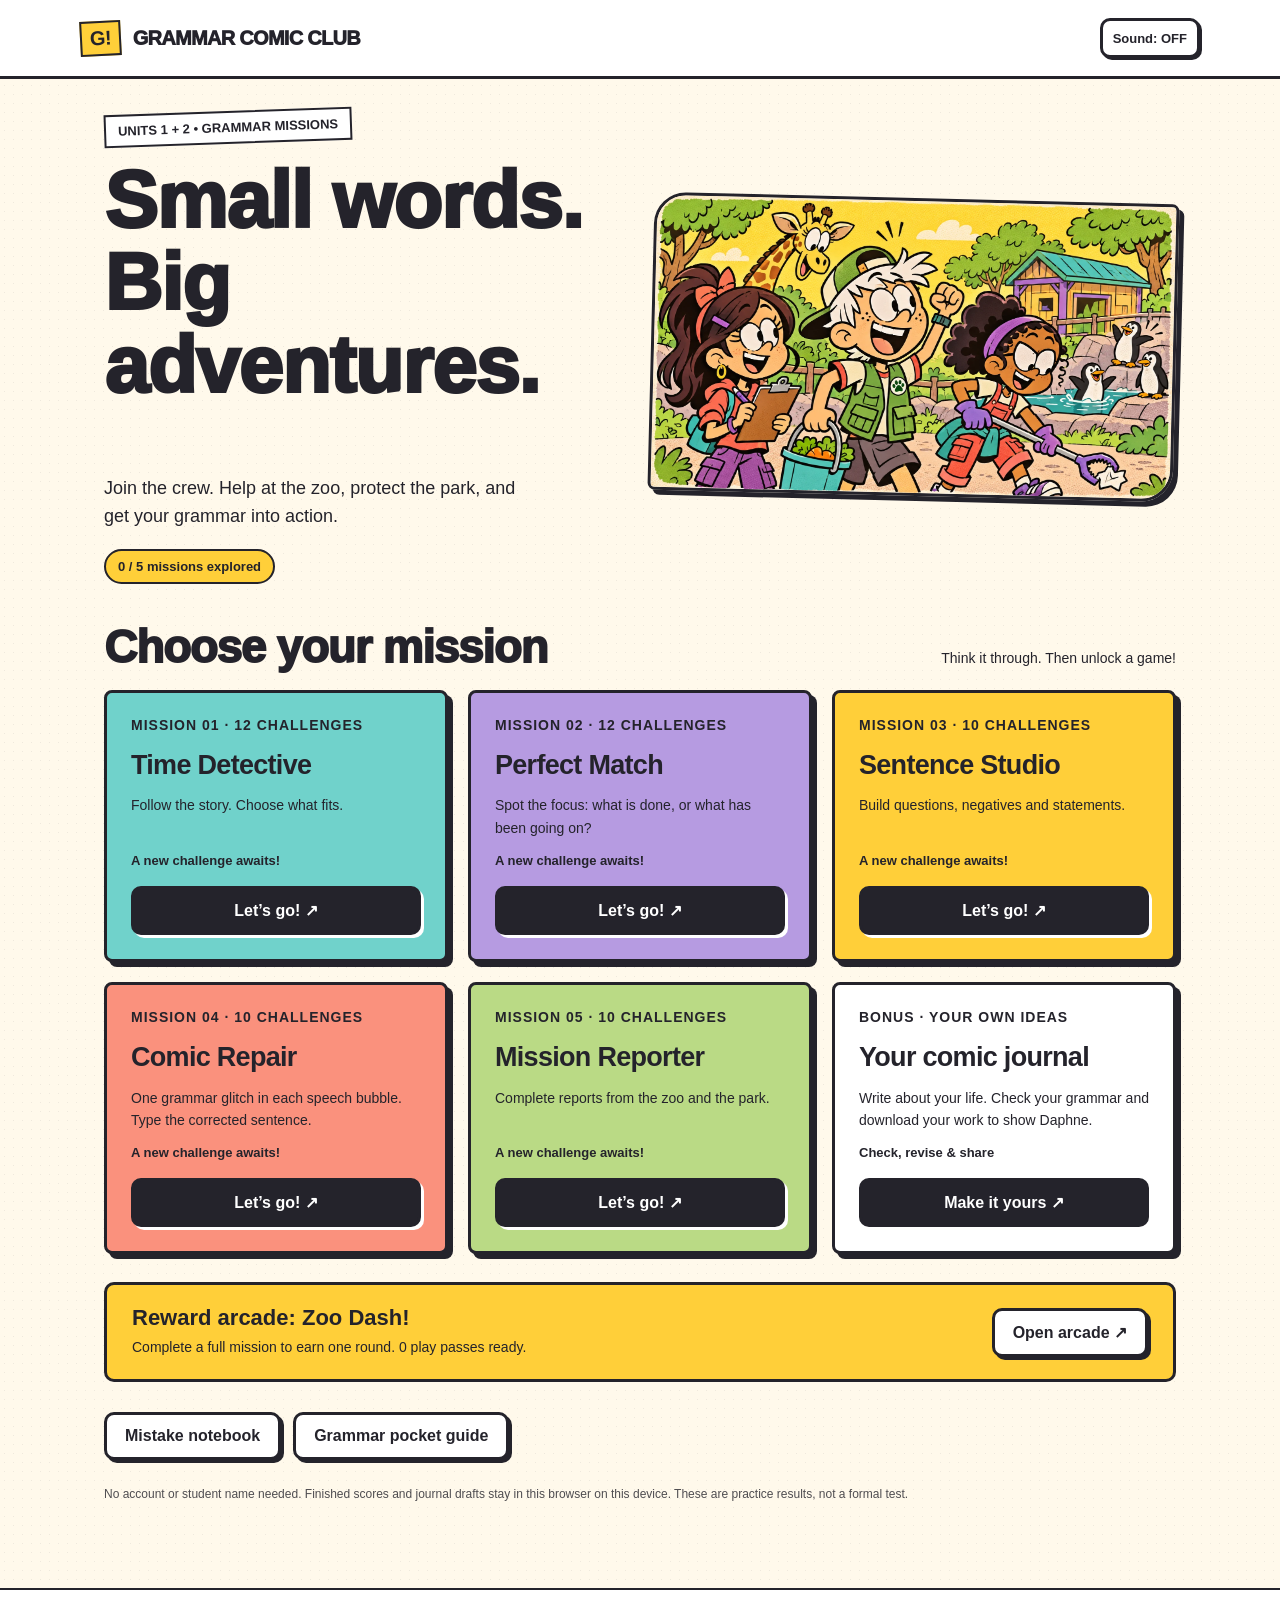
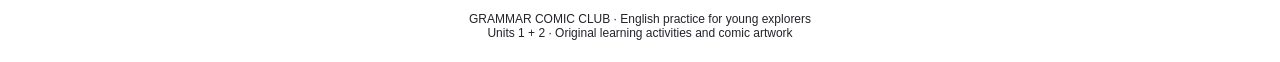
==== grammar-comic-club/index.html @ 866d39f6 "Add Grammar Comic Club with writing corrections and three-level giraffe arcade" ====
<!doctype html><html lang="en"><head><meta charset="utf-8"><meta name="viewport" content="width=device-width,initial-scale=1,viewport-fit=cover"><meta name="theme-color" content="#ffcf39"><meta name="description" content="Comic grammar missions for Units 1 and 2: five tenses, sentence building and writing."><title>Grammar Comic Club</title><link rel="stylesheet" href="style.css"></head><body><header class="topbar"><a class="logo" href="./" id="brand"><b>G!</b> GRAMMAR COMIC CLUB</a><button id="sound" aria-pressed="false">Sound: OFF</button></header><main id="app"></main><footer>GRAMMAR COMIC CLUB · English practice for young explorers<br>Units 1 + 2 · Original learning activities and comic artwork</footer><noscript>Please enable JavaScript to play the grammar games.</noscript><script src="content.js"></script><script src="arcade-engine.js"></script><script src="arcade.js"></script><script src="writing.js"></script><script src="app.js"></script></body></html>
---- grammar-comic-club/style.css ----
:root{--ink:#24232b;--paper:#fff9eb;--yellow:#ffcf39;--teal:#70d2cb;--purple:#b69be1;--coral:#fa917d;--green:#bada85;--line:3px solid var(--ink);--shadow:5px 5px 0 var(--ink)}*{box-sizing:border-box}body{margin:0;background:var(--paper);color:var(--ink);font-family:'Century Gothic','Trebuchet MS',Arial,sans-serif;background-image:radial-gradient(#24232b12 .8px,transparent .8px);background-size:9px 9px}button,input,textarea{font:inherit}button,a,input,textarea{touch-action:manipulation}button{cursor:pointer;border:var(--line);background:white;color:var(--ink);padding:12px 18px;border-radius:10px;font-weight:800;min-height:48px;box-shadow:3px 3px 0 var(--ink);transition:transform .12s,box-shadow .12s}button:hover:not(:disabled){transform:translate(-1px,-2px);box-shadow:4px 5px 0 var(--ink)}button:active:not(:disabled){transform:translate(2px,2px);box-shadow:0 0 0}button:disabled{cursor:default;opacity:.65}button:focus-visible,a:focus-visible,textarea:focus-visible,input:focus-visible{outline:4px solid #4765e8;outline-offset:4px}a{color:inherit}h1,h2,h3,p{margin-top:0}h1,h2{font-weight:1000;letter-spacing:-1.3px;line-height:1.03}h1{font-size:clamp(40px,6.5vw,80px)}h2{font-size:clamp(30px,4vw,46px)}h3{font-size:22px}p{line-height:1.6}small{line-height:1.5}.topbar{padding:18px max(20px,calc((100vw - 1120px)/2));display:flex;align-items:center;justify-content:space-between;gap:14px;background:white;border-bottom:var(--line)}.logo{font-weight:1000;font-size:20px;letter-spacing:-.7px;text-decoration:none}.logo b{display:inline-block;background:var(--yellow);border:2px solid;padding:4px 8px;transform:rotate(-3deg);margin-right:7px}.topbar button{min-height:40px;padding:7px 10px;font-size:13px;box-shadow:2px 2px 0}main{max-width:1120px;margin:auto;padding:32px 24px 72px}.eyebrow{font-size:13px;font-weight:900;letter-spacing:1.5px;text-transform:uppercase;margin-bottom:13px}.hero{display:grid;grid-template-columns:1fr 1.02fr;gap:32px;align-items:center}.hero p{font-size:18px;max-width:440px}.hero-art{width:100%;border:var(--line);border-radius:32px 7px 32px 7px;box-shadow:var(--shadow);transform:rotate(1.4deg)}.tag{display:inline-block;padding:7px 12px;border:2px solid;background:white;font-size:13px;font-weight:900;transform:rotate(-2deg);margin-bottom:16px}.pill{background:var(--yellow);display:inline-block;padding:8px 12px;border:2px solid;border-radius:30px;font-weight:800;font-size:13px}.sectionhead{display:flex;align-items:baseline;gap:18px;justify-content:space-between;margin:40px 0 18px}.sectionhead h2{margin:0}.sectionhead span{font-size:14px}.missions{display:grid;grid-template-columns:repeat(3,1fr);gap:20px}.mission{border:var(--line);border-radius:8px;background:white;padding:24px;box-shadow:var(--shadow);display:flex;flex-direction:column;position:relative}.mission .num{font-size:14px;font-weight:900;margin-bottom:18px;letter-spacing:1px}.mission h3{font-size:27px;line-height:1.1;margin-bottom:14px;letter-spacing:-.7px}.mission p{font-size:14px;flex:1}.mission button{background:var(--ink);color:white;border-color:var(--ink);box-shadow:3px 3px 0 #fff;align-self:flex-start;width:100%}.mission .best{font-size:13px;font-weight:bold;margin:0 0 18px}.teal{background:var(--teal)}.purple{background:var(--purple)}.yellow{background:var(--yellow)}.coral{background:var(--coral)}.green{background:var(--green)}.more{display:flex;gap:12px;flex-wrap:wrap;margin-top:30px}.quiet{font-weight:400;font-size:12px;opacity:.8;margin-top:25px}footer{border-top:2px solid;padding:22px 24px;text-align:center;font-size:12px;background:#fff}.panel{background:white;border:var(--line);padding:30px;border-radius:12px;box-shadow:var(--shadow)}.play{max-width:820px;margin:auto}.playtop{display:flex;align-items:center;justify-content:space-between;gap:15px;margin-bottom:22px}.playtop .back{box-shadow:none;background:transparent;padding:7px 12px;font-size:13px}.progress{height:13px;border:2px solid;border-radius:20px;background:white;overflow:hidden;margin-bottom:26px}.progress div{height:100%;background:var(--teal);transition:width .3s}.prompt{font-size:clamp(22px,3.4vw,31px);font-weight:800;line-height:1.45;margin:18px 0 25px;letter-spacing:-.4px}.options{display:grid;gap:13px}.option{text-align:left;display:flex;align-items:center;gap:13px;font-size:17px;font-weight:600;padding:17px}.option em{display:inline-flex;align-items:center;justify-content:center;border:2px solid;border-radius:50%;font-size:12px;font-style:normal;width:29px;height:29px;flex:none}.correct{background:#d8efbc!important;opacity:1!important}.wrong{background:#ffe0d8!important;opacity:1!important}.feedback{margin-top:24px;padding:18px;border:2px solid;border-radius:10px;background:#f5f0ff;line-height:1.55}.feedback strong{font-size:20px}.feedback .answer{font-weight:800;margin:10px 0;overflow-wrap:anywhere}.feedback button{margin-top:14px;background:var(--yellow);width:100%}.input{width:100%;padding:17px;border:3px solid;border-radius:8px;font-size:20px;min-height:62px;background:#fffefa;resize:vertical}.submit{background:var(--yellow);margin-top:17px;width:100%}.buildslot{min-height:100px;padding:17px;background:#fff9e7;border:2px dashed;border-radius:10px;margin-bottom:20px}.tokens{display:flex;flex-wrap:wrap;gap:10px}.tokens button{font-size:18px;padding:10px 13px;min-height:46px}.buildslot button{background:var(--teal)}.hint{font-size:13px;color:#504b5e;margin-top:13px}.result{text-align:center}.score{font-size:90px;line-height:1;font-weight:1000;letter-spacing:-5px;margin:22px 0}.result h2{margin:15px 0}.result .more{justify-content:center}.skillrow{display:flex;justify-content:space-between;gap:16px;text-align:left;border-bottom:1px solid #ddd;padding:12px 0;font-size:14px}.notebook{display:grid;gap:16px;margin-top:25px}.note{border:2px solid;padding:18px;background:white;border-radius:8px}.note p{margin-bottom:8px}.success{padding:15px;background:#e7f2d6;border:2px solid;border-radius:10px}.writing{display:grid;grid-template-columns:1fr 1fr;gap:20px}.writing article{padding:24px;border:var(--line);border-radius:10px;background:white;box-shadow:var(--shadow)}.writing h3{margin-bottom:12px}.writing textarea{font-size:17px;margin:10px 0;min-height:120px}.checks label{display:block;font-size:13px;margin:12px 0;line-height:1.5}.checks input{width:20px;height:20px;vertical-align:middle;margin-right:8px}.model{font-size:14px;background:#f6f0ff;padding:14px;border:2px solid;margin-top:12px}.rules{display:grid;gap:12px}.rules details{background:white;border:2px solid;border-radius:8px;padding:16px}.rules summary{cursor:pointer;font-size:19px;font-weight:800}.rules p{margin-top:15px;margin-bottom:0}.rules code{font-family:inherit;font-weight:900;background:#fff3bf;padding:3px 5px}.notice{font-size:13px;border:2px solid;padding:12px;background:#fff1c9;margin-bottom:15px}.toast{position:fixed;bottom:20px;left:50%;transform:translateX(-50%);background:var(--ink);color:white;padding:14px 24px;border-radius:10px;z-index:50;max-width:90vw;text-align:center}.hidden{display:none!important}.confetti{animation:pop .5s}@keyframes pop{0%{transform:scale(.94)}70%{transform:scale(1.04)}100%{transform:scale(1)}}@media(max-width:800px){.hero{grid-template-columns:1fr;gap:25px}.hero-art{max-height:340px;object-fit:cover}.hero h1{max-width:540px}.missions{grid-template-columns:1fr 1fr}.writing{grid-template-columns:1fr}.hero p{max-width:none}}@media(max-width:500px){main{padding:23px 17px 60px}.topbar{padding:12px 17px}.logo{font-size:16px}.logo b{margin-right:3px}.missions{grid-template-columns:1fr;gap:18px}.mission{padding:22px}.mission h3{font-size:27px}.sectionhead{display:block}.sectionhead span{display:block;margin-top:12px}.hero h1{font-size:47px}.hero p{font-size:16px}.panel{padding:20px 17px}.prompt{font-size:23px}.option{font-size:16px;padding:14px 12px}.playtop{font-size:13px}.score{font-size:76px}.more>*{flex:1}.tokens button{font-size:16px}.writing article{padding:20px}.topbar button{font-size:11px;padding:7px}.hero-art{border-radius:20px 5px 20px 5px}}@media(prefers-reduced-motion:reduce){*{animation:none!important;transition:none!important}}
.arcade{max-width:1000px;margin:auto}.arcadehero{display:grid;grid-template-columns:1.25fr .75fr;gap:35px;align-items:center;margin:30px 0}.arcadehero h1{font-size:clamp(60px,10vw,110px);margin-bottom:17px;transform:rotate(-2deg);text-shadow:3px 3px 0 var(--yellow)}.arcadehero .lead{font-size:23px;font-weight:800;line-height:1.3}.arcadehero p{max-width:570px}.arcaderules{font-size:15px;background:white;border:2px solid;border-radius:12px;padding:18px 22px;margin-bottom:22px}.arcaderules p:last-child{margin-bottom:0}.arcadestart{font-size:22px;width:100%}.arcadeposter{background:var(--teal);border:3px solid;border-radius:100px 20px 30px 30px;box-shadow:7px 7px 0 var(--ink);transform:rotate(3deg);padding:30px 16px;text-align:center;background-image:radial-gradient(#fff5 2px,transparent 2px);background-size:15px 15px}.arcadeposter img{width:100%;max-height:270px;object-fit:contain;filter:drop-shadow(4px 6px 0 #24232b44)}.record{font-size:13px;letter-spacing:1px;font-weight:900}.record strong{font-size:45px;letter-spacing:-2px;display:block}.gamehud{display:flex;justify-content:space-between;gap:10px;font-weight:900;font-size:15px;background:var(--yellow);border:3px solid;border-radius:12px 12px 0 0;padding:14px 19px}.gamehud b{font-size:21px}#gamehearts{color:#b82e49;font-size:23px;letter-spacing:2px}.gameframe{border:3px solid;border-top:0;position:relative;overflow:hidden;background:var(--teal);border-radius:0 0 12px 12px;box-shadow:var(--shadow)}#gamecanvas{display:block;width:100%;aspect-ratio:960/500;touch-action:none;outline-offset:-5px!important}.gameoverlay{position:absolute;inset:0;background:#fffaefc9;display:flex;align-items:center;justify-content:center;padding:24px;text-align:center;backdrop-filter:blur(3px)}.gameoverlay>div{max-width:560px}.gameoverlay h2{font-size:clamp(30px,5vw,54px);margin:5px 0 15px}.gameoverlay p{margin-bottom:14px;font-size:17px;line-height:1.5}.gameoverlay button{font-size:17px}.jumpbutton{width:100%;margin-top:20px;font-size:29px;padding:16px;touch-action:none;user-select:none;-webkit-user-select:none}.jumpbutton span{display:block;font-size:12px;font-weight:600;margin-top:5px}.rewardunlock{border:3px solid;background:var(--teal);border-radius:10px;padding:18px 22px;margin:24px 0;text-align:center;box-shadow:3px 3px 0}.rewardunlock h3{margin-bottom:8px}.rewardunlock p{font-size:14px;margin-bottom:14px}.rewardunlock button{width:100%;background:var(--yellow);font-size:20px}.rewardentry{background:var(--yellow);margin:28px 0;padding:20px 25px;border:3px solid;border-radius:10px;display:flex;justify-content:space-between;gap:15px;align-items:center}.rewardentry h3{margin:0 0 5px}.rewardentry p{margin:0;font-size:14px}.rewardentry button{white-space:nowrap}.sr-only{position:absolute;width:1px;height:1px;overflow:hidden;clip:rect(0,0,0,0)}@media(max-width:600px){.arcadehero{grid-template-columns:1fr;gap:24px}.arcadeposter{max-width:280px;margin:10px auto;order:-1;padding:15px;transform:rotate(2deg)}.arcadeposter img{max-height:150px}.record strong{font-size:33px}.arcadehero h1{font-size:72px}.arcadehero .lead{font-size:20px}.gamehud{padding:10px 9px;font-size:10px;gap:6px}.gamehud b{font-size:17px}#gamehearts{font-size:17px;letter-spacing:0}#gamecanvas{aspect-ratio:4/3}.gameoverlay{padding:15px}.gameoverlay p{font-size:13px;margin-bottom:10px}.gameoverlay .tag{font-size:11px;margin-bottom:8px}.gameoverlay button{font-size:14px;padding:9px 13px}.gameoverlay h2{font-size:34px;margin-bottom:8px}.gameoverlay .more{gap:8px;margin-top:13px}.gameoverlay .tiny{font-size:10px;margin-top:12px}.rewardentry{display:block;padding:18px}.rewardentry button{width:100%;margin-top:14px}.arcadehero .hint{font-size:12px}}
.writingprivacy{background:#fff2c7;border:2px solid;border-radius:10px;padding:18px 22px;margin:20px 0 28px;font-size:13px;line-height:1.6}.writingprivacy p{margin:9px 0 0;font-size:13px}.checkwriting{width:100%;margin:5px 0 15px;font-size:16px}.writingfeedback h4{font-size:18px;margin:12px 0}.writingissue{padding:13px 15px;border-left:4px solid var(--purple);background:#f6f0ff;margin:12px 0;font-size:14px}.writingissue p{margin:8px 0 0;line-height:1.5}.suggestedwriting{background:#e8f4d9;border:2px solid;border-radius:7px;padding:14px;margin:15px 0;font-size:15px;overflow-wrap:anywhere}.suggestedwriting p{margin:8px 0 0;white-space:pre-wrap}.writingfeedback .success p{font-size:13px;margin:8px 0 0}.writingreport{margin-top:28px}.writingreport p{font-size:14px}.writingreport textarea{font-size:14px;line-height:1.6}
.arcadelevels{display:grid;gap:9px;margin:20px 0;font-size:14px;font-weight:800}.arcadelevels span{display:flex;align-items:center;gap:10px}.arcadelevels b{background:var(--yellow);border:2px solid;border-radius:50%;width:29px;height:29px;text-align:center;line-height:25px}.levelhud{display:flex;justify-content:space-between;gap:12px;font-size:13px;margin:20px 0 10px}.levelhud span{font-size:12px}.levelprogress{height:8px;border:2px solid;border-radius:8px;overflow:hidden;background:white;margin-bottom:13px}.levelprogress div{width:0;height:100%;background:var(--purple)}@media(max-width:600px){.levelhud{display:block;font-size:13px}.levelhud span{display:block;margin-top:7px}.arcadelevels{font-size:13px}}
.requiredtense{display:inline-block;border:2px solid;border-radius:7px;padding:8px 12px;background:#fff1ba;font-size:14px;line-height:1.4;margin:0 0 5px}.requiredtense b{font-weight:900}
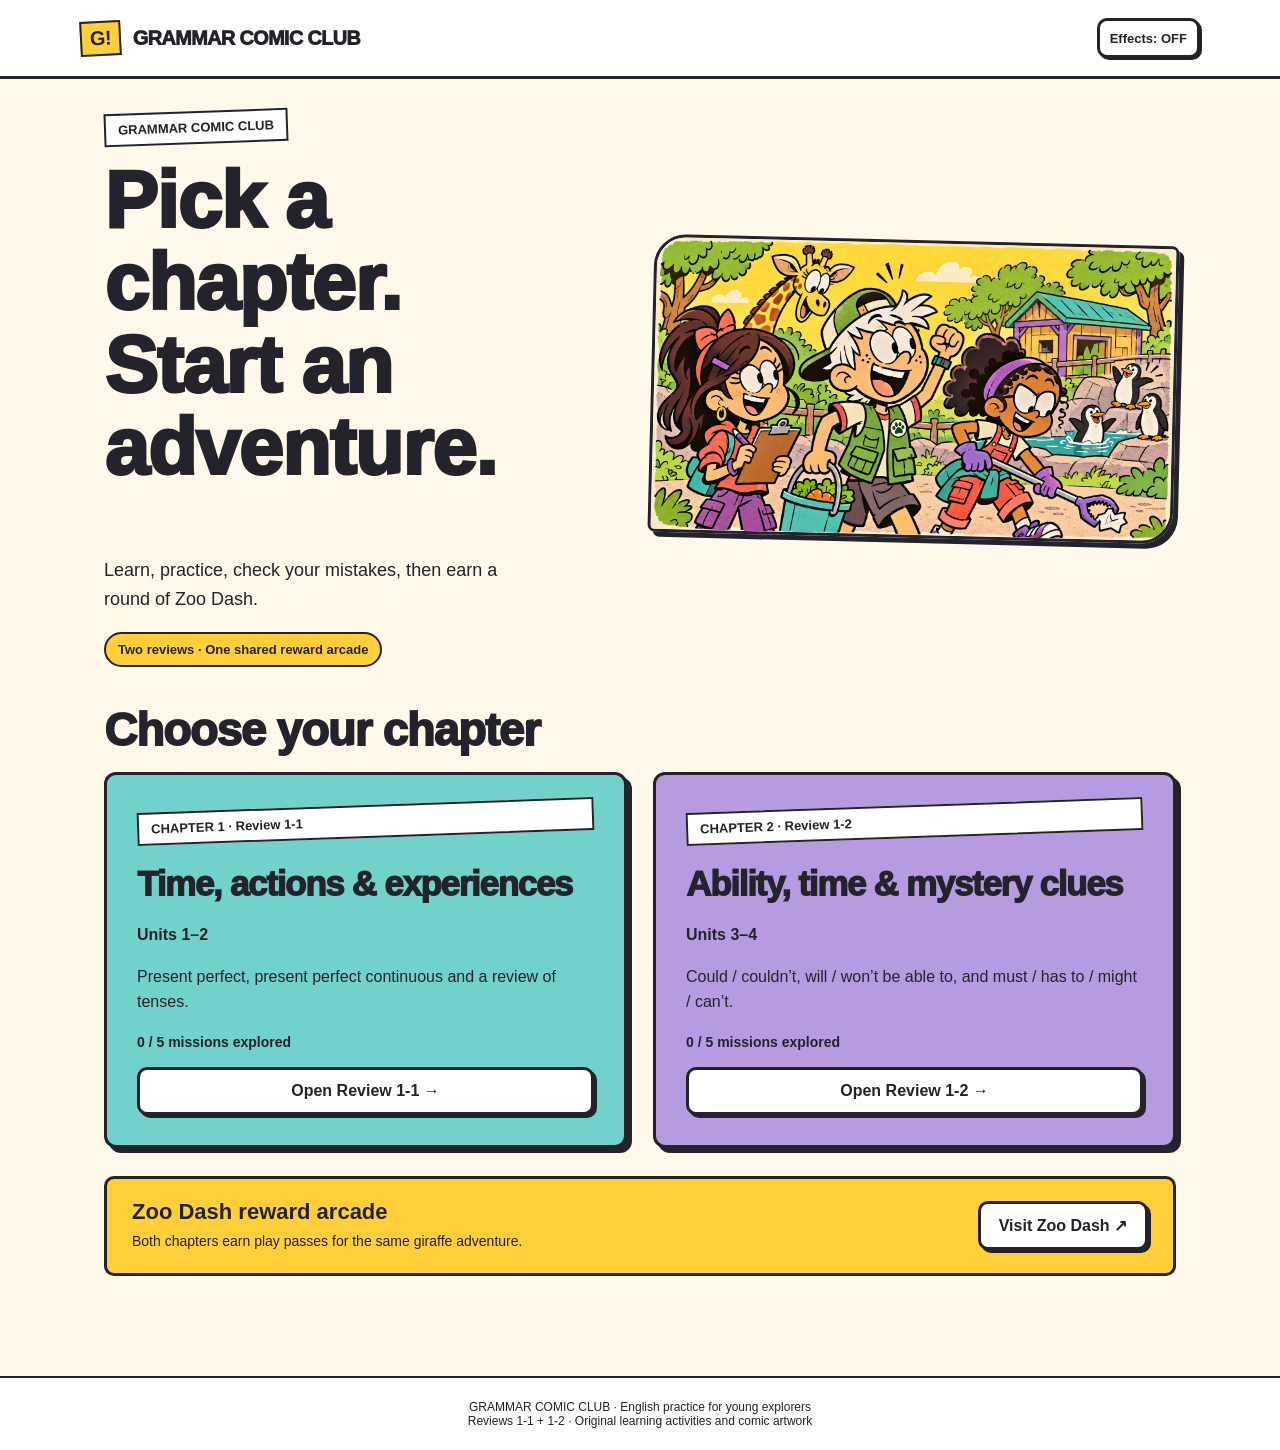
==== commit 5da0f1c5: "Add Chapter 2, grammar wrap-ups, comic stories and mission-gated Zoo Dash rounds with music" ====
--- a/grammar-comic-club/index.html
+++ b/grammar-comic-club/index.html
@@ -1 +1 @@
-<!doctype html><html lang="en"><head><meta charset="utf-8"><meta name="viewport" content="width=device-width,initial-scale=1,viewport-fit=cover"><meta name="theme-color" content="#ffcf39"><meta name="description" content="Comic grammar missions for Units 1 and 2: five tenses, sentence building and writing."><title>Grammar Comic Club</title><link rel="stylesheet" href="style.css"></head><body><header class="topbar"><a class="logo" href="./" id="brand"><b>G!</b> GRAMMAR COMIC CLUB</a><button id="sound" aria-pressed="false">Sound: OFF</button></header><main id="app"></main><footer>GRAMMAR COMIC CLUB · English practice for young explorers<br>Units 1 + 2 · Original learning activities and comic artwork</footer><noscript>Please enable JavaScript to play the grammar games.</noscript><script src="content.js"></script><script src="arcade-engine.js"></script><script src="arcade.js"></script><script src="writing.js"></script><script src="app.js"></script></body></html>
+<!doctype html><html lang="en"><head><meta charset="utf-8"><meta name="viewport" content="width=device-width,initial-scale=1,viewport-fit=cover"><meta name="theme-color" content="#ffcf39"><meta name="description" content="Grammar missions for Review 1-1 and Review 1-2: tenses, ability, certainty, sentence building and writing."><title>Grammar Comic Club</title><link rel="stylesheet" href="style.css"></head><body><header class="topbar"><a class="logo" href="./" id="brand"><b>G!</b> GRAMMAR COMIC CLUB</a><button id="sound" aria-pressed="false">Effects: OFF</button></header><main id="app"></main><footer>GRAMMAR COMIC CLUB · English practice for young explorers<br>Reviews 1-1 + 1-2 · Original learning activities and comic artwork</footer><noscript>Please enable JavaScript to play the grammar games.</noscript><script src="content.js"></script><script src="chapter2.js"></script><script src="chapters.js"></script><script src="arcade-engine.js"></script><script src="music.js"></script><script src="arcade.js"></script><script src="writing.js"></script><script src="comic.js"></script><script src="feedback.js"></script><script src="app.js"></script></body></html>
--- a/grammar-comic-club/style.css
+++ b/grammar-comic-club/style.css
@@ -3,3 +3,11 @@
 .writingprivacy{background:#fff2c7;border:2px solid;border-radius:10px;padding:18px 22px;margin:20px 0 28px;font-size:13px;line-height:1.6}.writingprivacy p{margin:9px 0 0;font-size:13px}.checkwriting{width:100%;margin:5px 0 15px;font-size:16px}.writingfeedback h4{font-size:18px;margin:12px 0}.writingissue{padding:13px 15px;border-left:4px solid var(--purple);background:#f6f0ff;margin:12px 0;font-size:14px}.writingissue p{margin:8px 0 0;line-height:1.5}.suggestedwriting{background:#e8f4d9;border:2px solid;border-radius:7px;padding:14px;margin:15px 0;font-size:15px;overflow-wrap:anywhere}.suggestedwriting p{margin:8px 0 0;white-space:pre-wrap}.writingfeedback .success p{font-size:13px;margin:8px 0 0}.writingreport{margin-top:28px}.writingreport p{font-size:14px}.writingreport textarea{font-size:14px;line-height:1.6}
 .arcadelevels{display:grid;gap:9px;margin:20px 0;font-size:14px;font-weight:800}.arcadelevels span{display:flex;align-items:center;gap:10px}.arcadelevels b{background:var(--yellow);border:2px solid;border-radius:50%;width:29px;height:29px;text-align:center;line-height:25px}.levelhud{display:flex;justify-content:space-between;gap:12px;font-size:13px;margin:20px 0 10px}.levelhud span{font-size:12px}.levelprogress{height:8px;border:2px solid;border-radius:8px;overflow:hidden;background:white;margin-bottom:13px}.levelprogress div{width:0;height:100%;background:var(--purple)}@media(max-width:600px){.levelhud{display:block;font-size:13px}.levelhud span{display:block;margin-top:7px}.arcadelevels{font-size:13px}}
 .requiredtense{display:inline-block;border:2px solid;border-radius:7px;padding:8px 12px;background:#fff1ba;font-size:14px;line-height:1.4;margin:0 0 5px}.requiredtense b{font-weight:900}
+
+.arcadeactions{display:flex;gap:9px;align-items:center}.music-toggle{font-size:12px;padding:8px 11px;min-height:40px;background:#e9def9}.arcadeactions #pausegame{font-size:13px;padding:8px 11px;min-height:40px}@media(max-width:500px){.arcadeactions{gap:7px}.arcadeactions button{font-size:11px!important;padding:7px 9px!important}.playtop:has(.arcadeactions){gap:8px}.playtop:has(.arcadeactions)>b{font-size:12px}}
+
+.missionwrapup{text-align:left;margin:28px 0;padding:22px;background:#fff9eb;border:3px solid;border-radius:12px}.missionwrapup h3{font-size:27px;margin-bottom:12px}.missionwrapup h4{font-size:18px;margin:24px 0 13px}.missionwrapup>p{font-size:15px}.reviewpoint{border-left:5px solid var(--teal);background:white;padding:14px 16px;margin:13px 0}.reviewpoint p{font-size:14px;line-height:1.6;margin:8px 0 0}.answerreview details{background:white;border:2px solid;border-radius:8px;margin:10px 0;padding:13px 15px}.answerreview summary{font-size:15px;font-weight:900;cursor:pointer}.answerreview p{font-size:14px;line-height:1.6;margin:12px 0 0}.answerreview .reviewtask{font-weight:800}.journalwrapup{margin-top:28px;background:#f6f0ff;border:2px solid;border-radius:10px;padding:20px}.journalwrapup p,.journalwrapup li{font-size:14px;line-height:1.6}@media(max-width:500px){.missionwrapup{padding:18px 14px}.missionwrapup h3{font-size:24px}}
+
+.chaptergrid{display:grid;grid-template-columns:1fr 1fr;gap:26px}.chaptercard{border:3px solid;border-radius:12px;box-shadow:var(--shadow);padding:30px;display:flex;flex-direction:column}.chaptercard h2{font-size:35px;margin:12px 0 20px}.chaptercard p{font-size:16px}.chaptercard .chaptercount{margin-top:auto;font-weight:800;font-size:14px}.chaptercard button{background:white;width:100%}.chapterback{margin-bottom:26px;font-size:14px}.journalwrapup h3{font-size:24px}@media(max-width:650px){.chaptergrid{grid-template-columns:1fr}.chaptercard{padding:24px}.chaptercard h2{font-size:31px}}
+
+.storyplanner{background:#e7f3de;border:3px solid;border-radius:12px;padding:24px;margin:25px 0}.storyplanner p{font-size:15px;line-height:1.6}.storyplanner label{display:block;font-size:14px;font-weight:800;margin:15px 0}.storyplanner input,.storyplanner select{display:block;width:100%;font:16px 'Trebuchet MS',Arial,sans-serif;padding:12px;border:2px solid;border-radius:6px;margin-top:8px;background:white}.storyplanfields{display:grid;grid-template-columns:1fr 1fr;gap:20px}.storytip{font-size:13px;background:#fff2c7;border-left:4px solid #ffcf39;padding:10px 12px}.comic-sheet .comic-top{display:block;background:transparent}.comic-sheet .comic-top h1{color:#24232b}.comic-sheet .comic-cell{margin:0}@media(max-width:600px){.storyplanner{padding:20px}.storyplanfields{grid-template-columns:1fr;gap:0}}
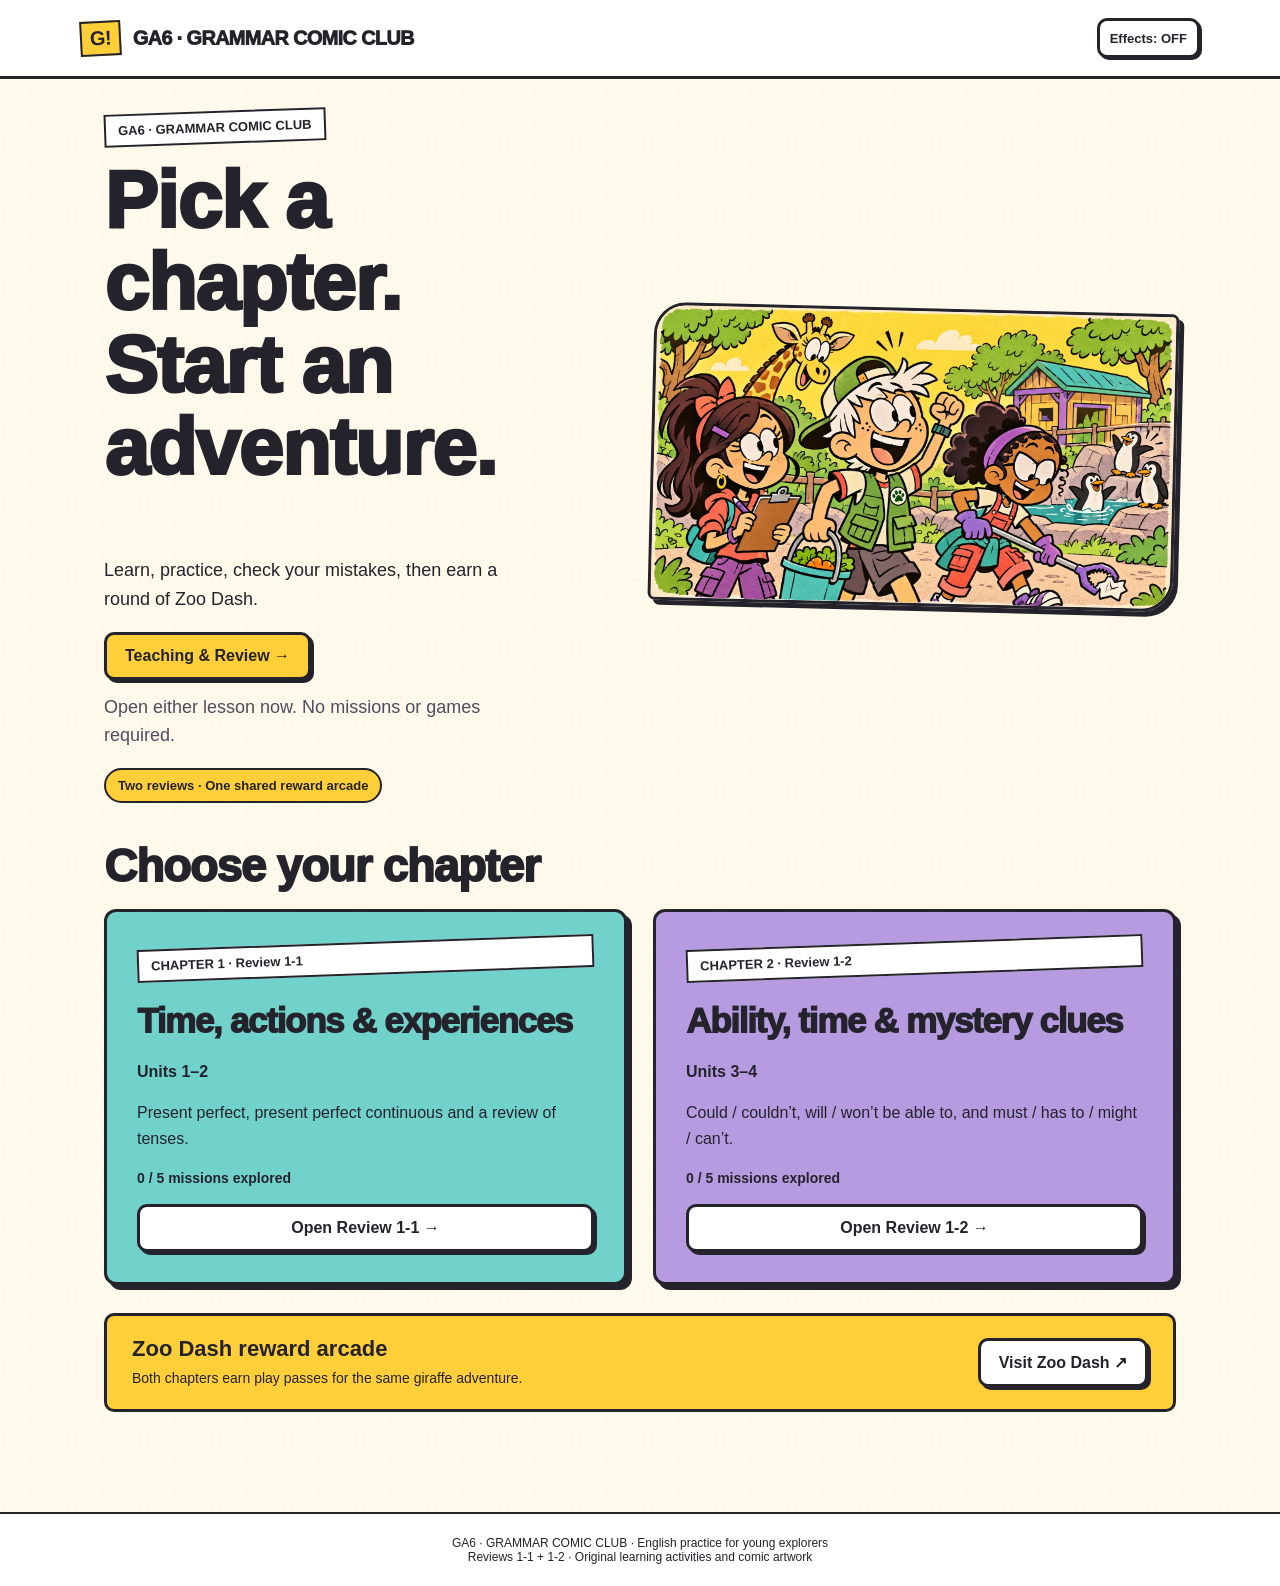
==== commit afe233be: "Label GA6, differentiate chapter stories, add editable story helper and PDF/JPEG downloads" ====
--- a/grammar-comic-club/index.html
+++ b/grammar-comic-club/index.html
@@ -1 +1 @@
-<!doctype html><html lang="en"><head><meta charset="utf-8"><meta name="viewport" content="width=device-width,initial-scale=1,viewport-fit=cover"><meta name="theme-color" content="#ffcf39"><meta name="description" content="Grammar missions for Review 1-1 and Review 1-2: tenses, ability, certainty, sentence building and writing."><title>Grammar Comic Club</title><link rel="stylesheet" href="style.css"></head><body><header class="topbar"><a class="logo" href="./" id="brand"><b>G!</b> GRAMMAR COMIC CLUB</a><button id="sound" aria-pressed="false">Effects: OFF</button></header><main id="app"></main><footer>GRAMMAR COMIC CLUB · English practice for young explorers<br>Reviews 1-1 + 1-2 · Original learning activities and comic artwork</footer><noscript>Please enable JavaScript to play the grammar games.</noscript><script src="content.js"></script><script src="chapter2.js"></script><script src="chapters.js"></script><script src="arcade-engine.js"></script><script src="music.js"></script><script src="arcade.js"></script><script src="writing.js"></script><script src="comic.js"></script><script src="feedback.js"></script><script src="app.js"></script></body></html>
+<!doctype html><html lang="en"><head><meta charset="utf-8"><meta name="viewport" content="width=device-width,initial-scale=1,viewport-fit=cover"><meta name="theme-color" content="#ffcf39"><meta name="description" content="Grammar missions for Review 1-1 and Review 1-2: tenses, ability, certainty, sentence building and writing."><title>GA6 Grammar Comic Club</title><link rel="stylesheet" href="style.css?v=story-workshop-3"></head><body><header class="topbar"><a class="logo" href="./" id="brand"><b>G!</b> GA6 · GRAMMAR COMIC CLUB</a><button id="sound" aria-pressed="false">Effects: OFF</button></header><main id="app"></main><footer>GA6 · GRAMMAR COMIC CLUB · English practice for young explorers<br>Reviews 1-1 + 1-2 · Original learning activities and comic artwork</footer><noscript>Please enable JavaScript to play the grammar games.</noscript><script src="content.js?v=story-workshop-3"></script><script src="chapter2.js?v=story-workshop-3"></script><script src="chapters.js?v=story-workshop-3"></script><script src="arcade-engine.js?v=story-workshop-3"></script><script src="music.js?v=story-workshop-3"></script><script src="arcade.js?v=story-workshop-3"></script><script src="writing.js?v=story-workshop-3"></script><script src="comic.js?v=story-workshop-3"></script><script src="feedback.js?v=story-workshop-3"></script><script src="app.js?v=story-workshop-3"></script></body></html>
